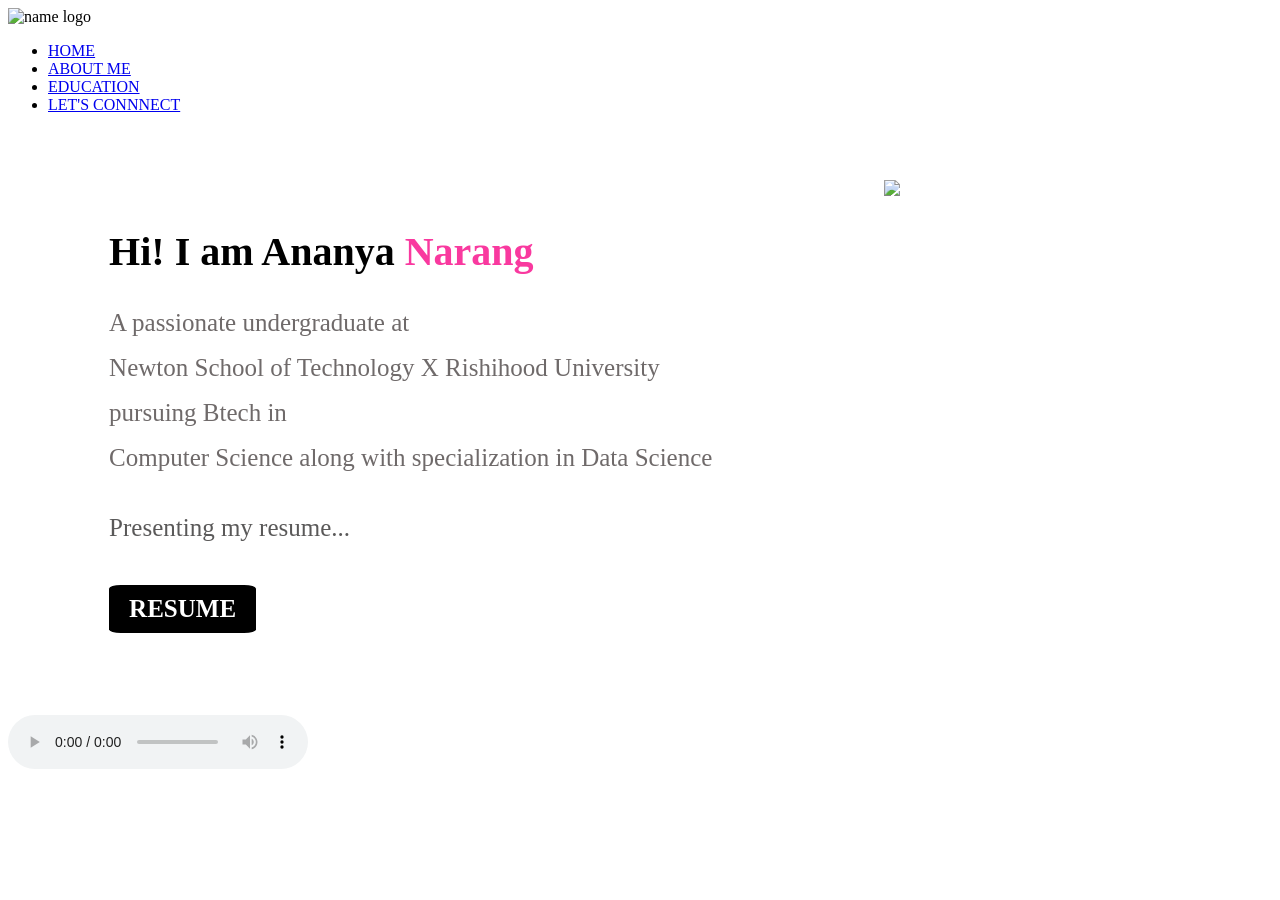
==== index.html @ 697aeaa0 "added required files" ====
<!DOCTYPE html>
<html lang="en">
<head>
    <meta charset="UTF-8">
    <meta name="viewport" content="width=device-width, initial-scale=1.0">
    <title>Home</title>
    <link rel="stylesheet" href="style.css">

</head>
    <style>
        
        .details{
            margin-top: 9%;
            margin-left: 8%;
        }
        .details h1 {
            /* font-style: italic; */
            font-family:cursive;
            font-size: 40px;
            margin-bottom: 10px;
        }
        .details p{
            font-size: 25px;
            font-family:fantasy;
            line-height: 45px;
            color: #6f6a6a;

        }
    
        .details a{
            background: #000;
            padding: 10px 20px;
            text-decoration: solid;
            font-weight: bold;
            color: #ffffff;
            display: inline-block;
            margin: 10px 0px;
            border-radius: 8%;
        }
        .image{
            width: 45%;
            height: 80%;
            position:absolute;
            bottom: 0;
            right: 100px;
            
        }
        .image img{
            height: 100%;
            position: absolute;
            left: 50%;
            bottom: 10;
            transform: translateX(-50%);
            transition: bottom 1s,left 1s;
        }
        .image:hover .well{
            bottom: 40px;
        }
        .image:hover .hi{
            left:45%;
            
        }
    </style>
<body background="background_image .jpeg">
    <div class="hello">
        <nav>
            <img src="ANANYA_logo_1-removebg-preview.png" class="logo" alt="name logo">
            <ul>
                <li><a href="#" target="_blank">  HOME</a></li>
                <li><a href="about_me.html" target="_blank"> ABOUT ME</a></li>
                <li><a href="education.html" target="_blank"> EDUCATION</a></li>
                <!-- <li><a href="SKILLS.HTML" target="_blank"> SPECIALITIES</a></li> -->
                <li><a href="let's connect.html" target="_blank"> LET'S CONNNECT</a></li>
            </ul>
        </nav>
        <div class="details">
            <h1>Hi! I am Ananya<span style="color: rgb(249, 57, 159);"> Narang</Nav></span></h1>
            <p>A passionate undergraduate at <br><span > Newton School of Technology X Rishihood University</span></br>pursuing Btech in<br> Computer Science along with specialization in Data Science</p>
            <p style="color: #262525c2;">Presenting my resume...</p>
            
            <a href="Resume-Ananya Narang.pdf" target="_blank" style="font-weight: bold;margin-top: 90; font-size: 25px; font-family:serif;" class="resume" > RESUME</a>
        </div>
        <div class="image">
            <img src="splash.png" class="well"/>
            <img src="11.png" class="hi"/>

        </div>
    </div>
    <br>
    <br>
    <br>
    <br>
    <audio controls default>
        <source src="VOICE.opus" >
    </audio> 
   
</body>
</html>
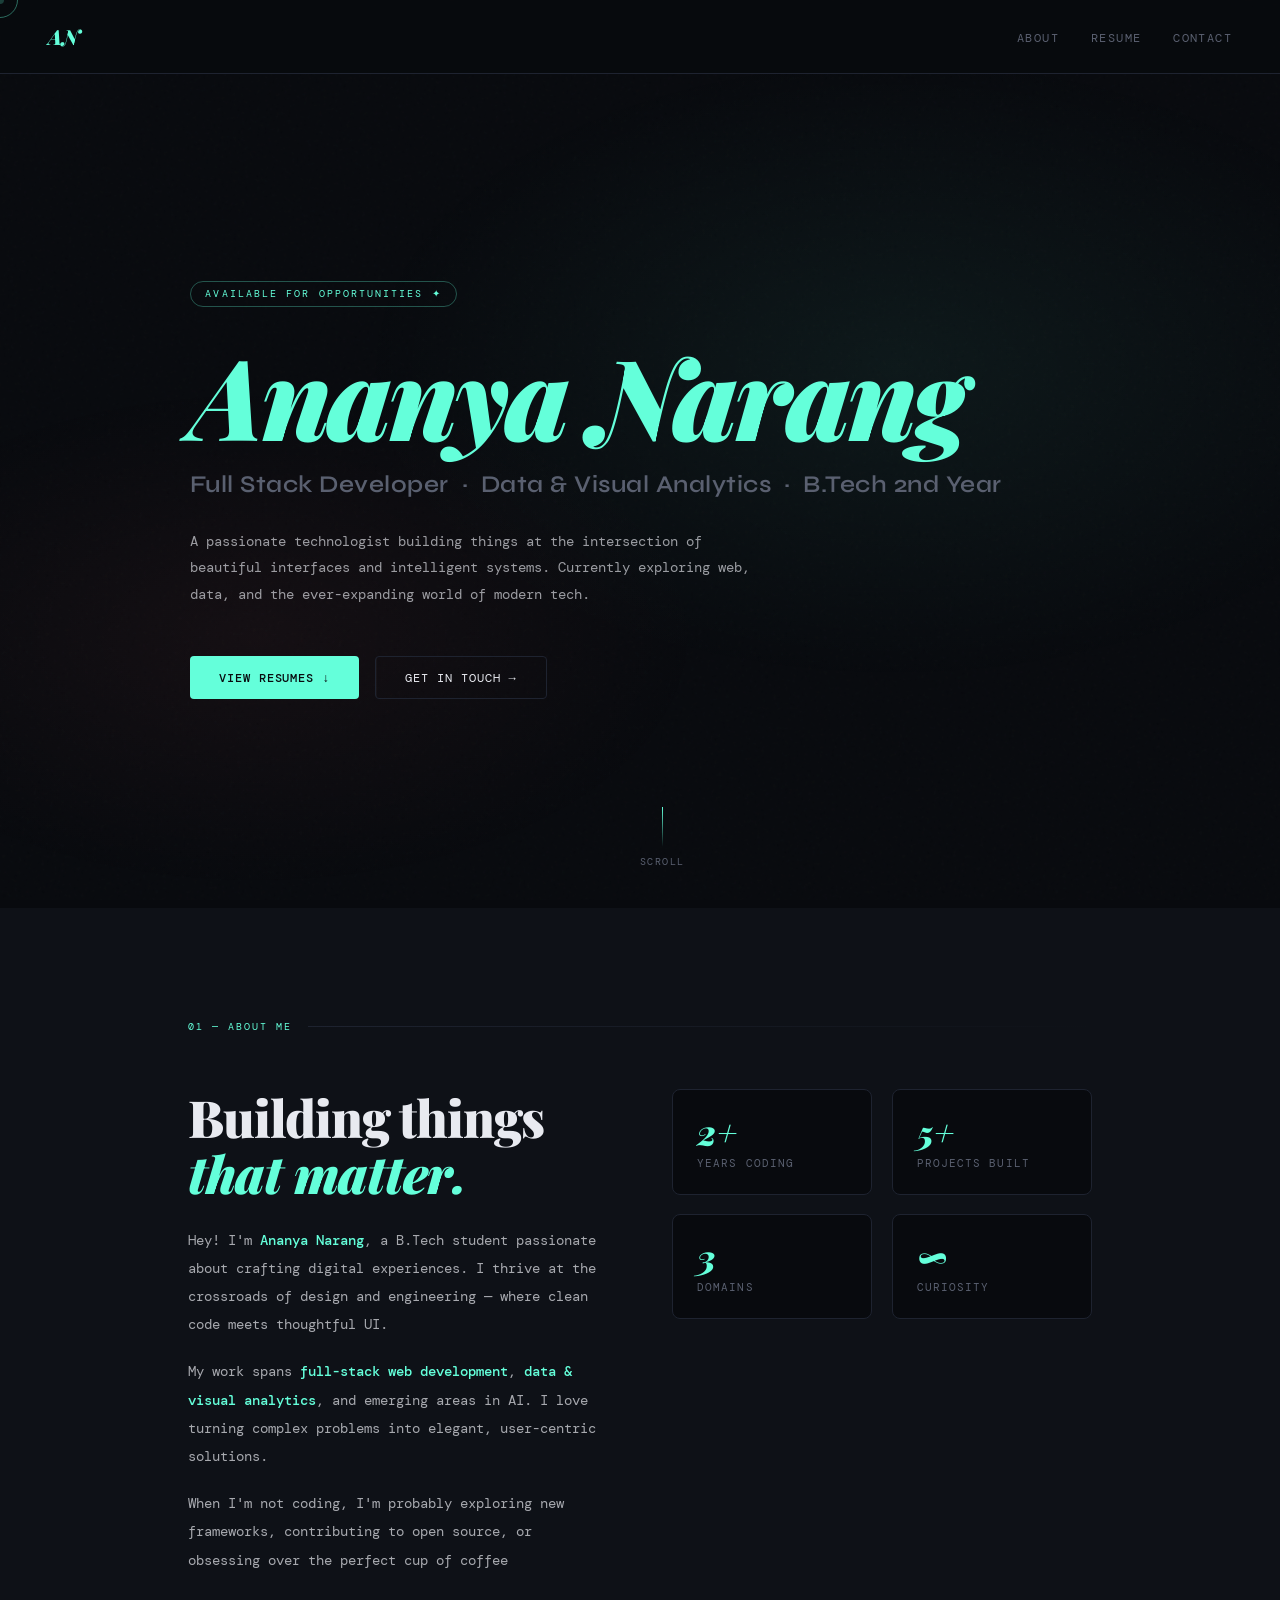
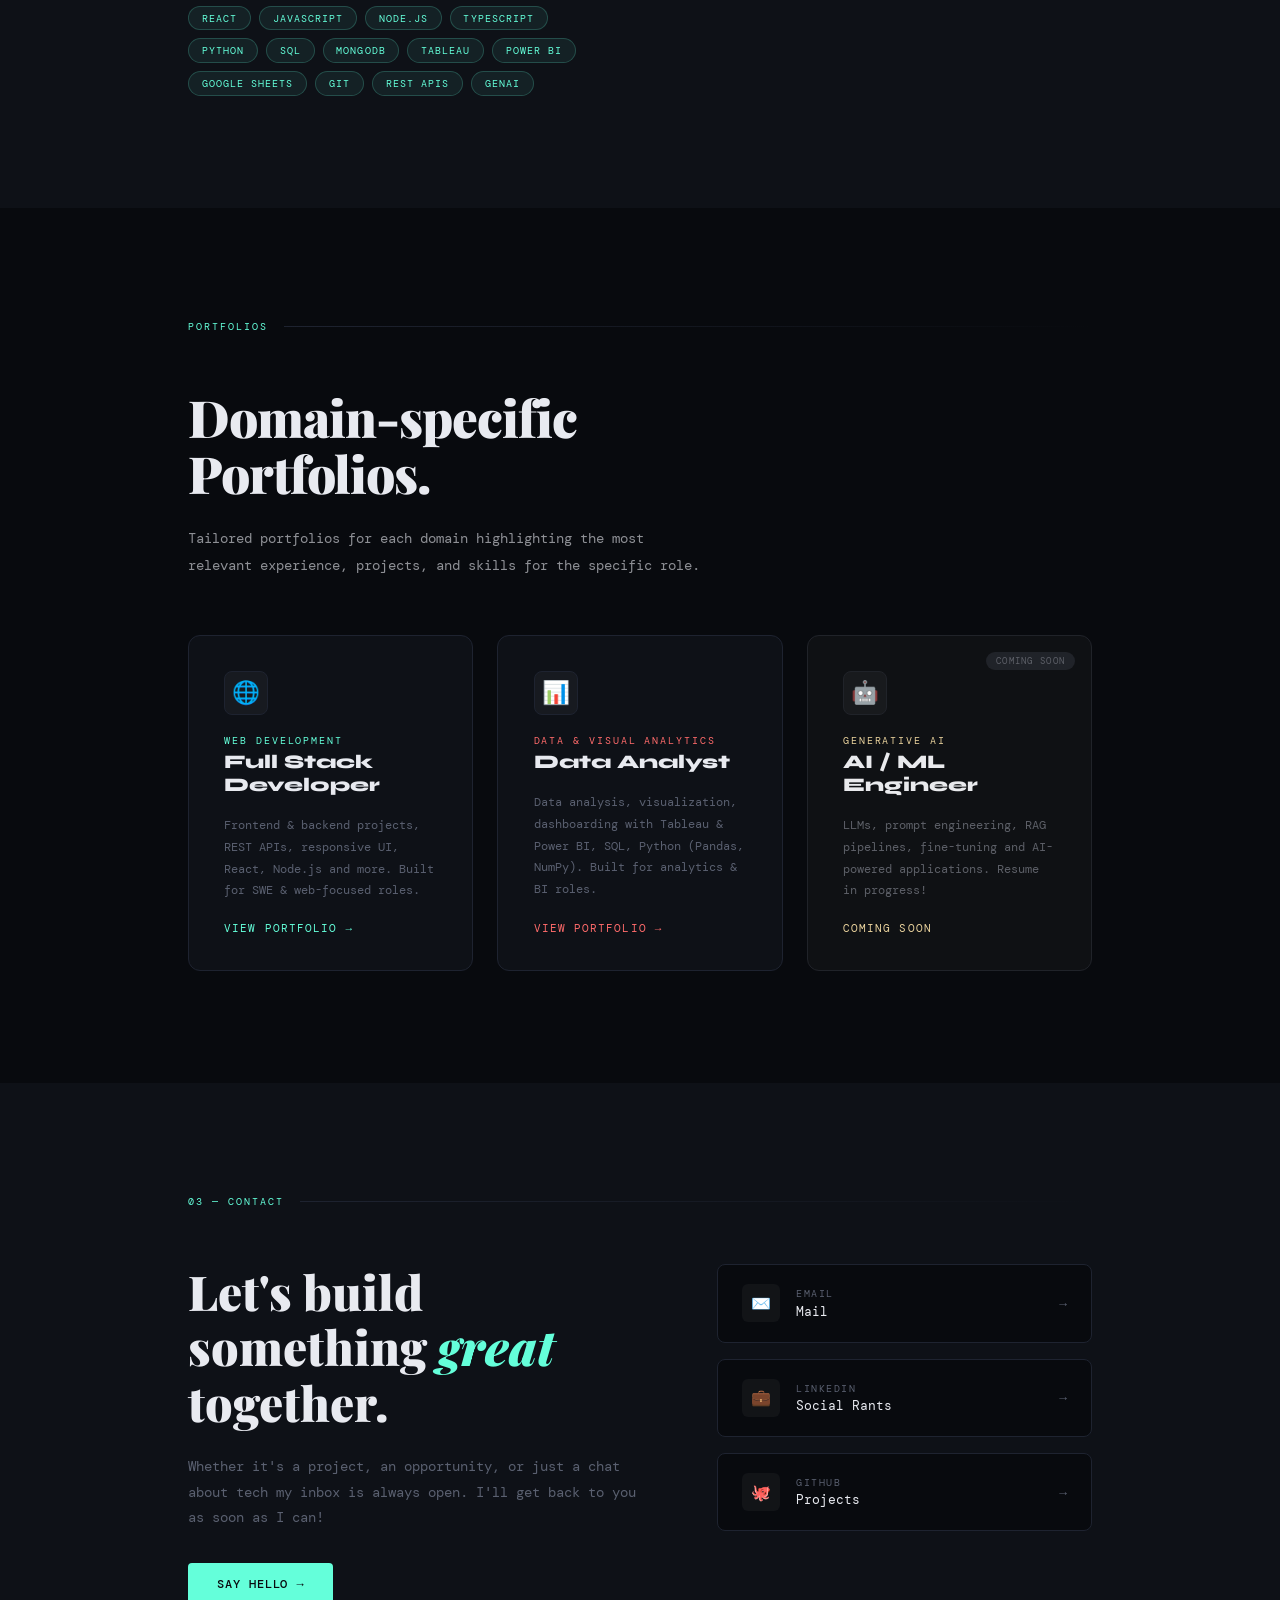
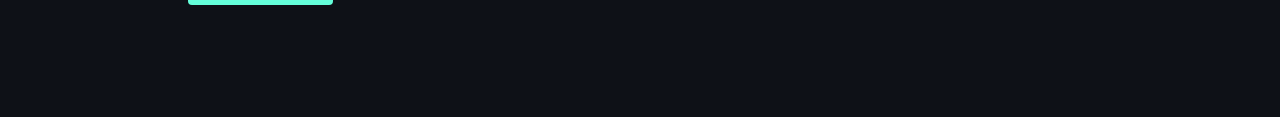
==== commit ddbc4b4a: "Replace old project with new project" ====
--- a/index.html
+++ b/index.html
@@ -1,98 +1,214 @@
 <!DOCTYPE html>
 <html lang="en">
+
 <head>
     <meta charset="UTF-8">
     <meta name="viewport" content="width=device-width, initial-scale=1.0">
-    <title>Home</title>
-    <link rel="stylesheet" href="style.css">
-
+    <link rel="stylesheet" href="index.css">
+    <link rel="preconnect" href="https://fonts.googleapis.com">
+    <link
+        href="https://fonts.googleapis.com/css2?family=Playfair+Display:ital,wght@0,400;0,700;0,900;1,400&family=DM+Mono:wght@300;400;500&family=Syne:wght@400;600;800&display=swap"
+        rel="stylesheet">
+        <link rel="favicon" href="">
+    <title>Ananya Narang</title>
 </head>
-    <style>
-        
-        .details{
-            margin-top: 9%;
-            margin-left: 8%;
-        }
-        .details h1 {
-            /* font-style: italic; */
-            font-family:cursive;
-            font-size: 40px;
-            margin-bottom: 10px;
-        }
-        .details p{
-            font-size: 25px;
-            font-family:fantasy;
-            line-height: 45px;
-            color: #6f6a6a;
-
-        }
-    
-        .details a{
-            background: #000;
-            padding: 10px 20px;
-            text-decoration: solid;
-            font-weight: bold;
-            color: #ffffff;
-            display: inline-block;
-            margin: 10px 0px;
-            border-radius: 8%;
-        }
-        .image{
-            width: 45%;
-            height: 80%;
-            position:absolute;
-            bottom: 0;
-            right: 100px;
-            
-        }
-        .image img{
-            height: 100%;
-            position: absolute;
-            left: 50%;
-            bottom: 10;
-            transform: translateX(-50%);
-            transition: bottom 1s,left 1s;
-        }
-        .image:hover .well{
-            bottom: 40px;
-        }
-        .image:hover .hi{
-            left:45%;
-            
-        }
-    </style>
-<body background="background_image .jpeg">
-    <div class="hello">
-        <nav>
-            <img src="ANANYA_logo_1-removebg-preview.png" class="logo" alt="name logo">
-            <ul>
-                <li><a href="#" target="_blank">  HOME</a></li>
-                <li><a href="about_me.html" target="_blank"> ABOUT ME</a></li>
-                <li><a href="education.html" target="_blank"> EDUCATION</a></li>
-                <!-- <li><a href="SKILLS.HTML" target="_blank"> SPECIALITIES</a></li> -->
-                <li><a href="let's connect.html" target="_blank"> LET'S CONNNECT</a></li>
-            </ul>
-        </nav>
-        <div class="details">
-            <h1>Hi! I am Ananya<span style="color: rgb(249, 57, 159);"> Narang</Nav></span></h1>
-            <p>A passionate undergraduate at <br><span > Newton School of Technology X Rishihood University</span></br>pursuing Btech in<br> Computer Science along with specialization in Data Science</p>
-            <p style="color: #262525c2;">Presenting my resume...</p>
-            
-            <a href="Resume-Ananya Narang.pdf" target="_blank" style="font-weight: bold;margin-top: 90; font-size: 25px; font-family:serif;" class="resume" > RESUME</a>
-        </div>
-        <div class="image">
-            <img src="splash.png" class="well"/>
-            <img src="11.png" class="hi"/>
-
-        </div>
-    </div>
-    <br>
-    <br>
-    <br>
-    <br>
-    <audio controls default>
-        <source src="VOICE.opus" >
-    </audio> 
-   
+<div class="cursor_dot" id="dot"></div>
+<div class="cursor_ring" id="ring"></div>
+<nav>
+    <a href="#hero" class="logo">AN</a>
+    <ul class="links">
+        <li><a href="#about">About</a></li>
+        <li><a href="#resume">Resume</a></li>
+        <li><a href="#contact">Contact</a></li>
+    </ul>
+</nav>
+<section id="hero">
+    <div class="hero-inner">
+        <div class="tag">Available for opportunities ✦</div>
+        <h1 class="name"> <em>Ananya Narang</em><br></h1>
+        <p class="title">Full Stack Developer &nbsp;·&nbsp; Data & Visual Analytics &nbsp;·&nbsp; B.Tech 2nd Year</p>
+        <p class="bio">
+            A passionate technologist building things at the intersection of beautiful interfaces and intelligent
+            systems.
+            Currently exploring web, data, and the ever-expanding world of modern tech.
+        </p>
+        <div class="hero-cta">
+            <a href="#resume" class="btn btn-primary">View Resumes ↓</a>
+            <a href="#contact" class="btn btn-ghost">Get In Touch →</a>
+        </div>
+    </div>
+    <div class="scroll_info">
+        <div class="scroll-line"></div>
+        <span>scroll</span>
+    </div>
+</section>
+
+<section id="about">
+    <div class="section-wrap">
+        <div class="section-label"><span>01 — About Me</span></div>
+        <div class="about-grid">
+            <div class="about-text reveal">
+                <h2 class="section-title">Building things<br><em style="font-style:italic;color:var(--accent1)">that
+                        matter.</em></h2>
+                <p>
+                    Hey! I'm <strong>Ananya Narang</strong>, a B.Tech student passionate about crafting
+                    digital experiences. I thrive at the crossroads of design and engineering —
+                    where clean code meets thoughtful UI.
+                </p>
+                <p>
+                    My work spans <strong>full-stack web development</strong>, <strong>data & visual analytics</strong>,
+                    and emerging areas in AI. I love turning complex problems into elegant, user-centric solutions.
+                </p>
+                <p>
+                    When I'm not coding, I'm probably exploring new frameworks, contributing to
+                    open source, or obsessing over the perfect cup of coffee 
+                </p>
+                <div class="skills-row">
+                    <span class="skill-pill">React</span>
+                    <span class="skill-pill">JavaScript</span>
+                    <span class="skill-pill">Node.js</span>
+                    <span class="skill-pill">TypeScript</span>
+                    <span class="skill-pill">Python</span>
+                    <span class="skill-pill">SQL</span>
+                    <span class="skill-pill">MongoDB</span>
+                    <span class="skill-pill">Tableau</span>
+                    <span class="skill-pill">Power BI</span>
+                    <span class="skill-pill">Google Sheets</span>
+                    <span class="skill-pill">Git</span>
+                    <span class="skill-pill">REST APIs</span>
+                    <span class="skill-pill">GenAi</span>
+                </div>
+            </div>
+
+            <div class="about-stats reveal reveal-delay-2">
+                <div class="stat-card">
+                    <div class="stat-num">2+</div>
+                    <div class="stat-label">Years Coding</div>
+                </div>
+                <div class="stat-card">
+                    <div class="stat-num">5+</div>
+                    <div class="stat-label">Projects Built</div>
+                </div>
+                <div class="stat-card">
+                    <div class="stat-num">3</div>
+                    <div class="stat-label">Domains</div>
+                </div>
+                <div class="stat-card">
+                    <div class="stat-num">∞</div>
+                    <div class="stat-label">Curiosity</div>
+                </div>
+            </div>
+        </div>
+    </div>
+</section>
+<section id="resume">
+    <div class="section-wrap">
+        <div class="section-label"><span>Portfolios</span></div>
+        <h2 class="section-title reveal">Domain-specific<br>Portfolios.</h2>
+        <p class="resume-intro reveal reveal-delay-1">
+            Tailored portfolios for each domain highlighting the most relevant experience,
+            projects, and skills for the specific role.
+        </p>
+
+        <div class="resume-cards">
+
+            <!-- Web Dev -->
+            <a href="https://portfolioananyanarang11.netlify.app/" target="_blank" class="resume-card webdev reveal reveal-delay-1">
+                <div class="card-icon">🌐</div>
+                <div>
+                    <div class="card-domain">Web Development</div>
+                    <div class="card-title">Full Stack Developer</div>
+                </div>
+                <p class="card-desc">
+                    Frontend &amp; backend projects, REST APIs, responsive UI, React, Node.js and more.
+                    Built for SWE &amp; web-focused roles.
+                </p>
+                <div class="card-cta">View Portfolio <span>→</span></div>
+            </a>
+
+            <!-- DVA -->
+            <a href="https://data-analytics-portfolio-ananya-nar.vercel.app/" target="_blank" class="resume-card dva reveal reveal-delay-2">
+                <div class="card-icon">📊</div>
+                <div>
+                    <div class="card-domain">Data & Visual Analytics</div>
+                    <div class="card-title">Data Analyst</div>
+                </div>
+                <p class="card-desc">
+                    Data analysis, visualization, dashboarding with Tableau &amp; Power BI,
+                    SQL, Python (Pandas, NumPy). Built for analytics &amp; BI roles.
+                </p>
+                <div class="card-cta">View Portfolio <span>→</span></div>
+            </a>
+
+            <!-- GenAI — Coming Soon -->
+            <div class="resume-card genai coming-soon reveal reveal-delay-3">
+                <div class="coming-soon-badge">Coming Soon</div>
+                <div class="card-icon">🤖</div>
+                <div>
+                    <div class="card-domain">Generative AI</div>
+                    <div class="card-title">AI / ML Engineer</div>
+                </div>
+                <p class="card-desc">
+                    LLMs, prompt engineering, RAG pipelines, fine-tuning and AI-powered applications.
+                    Resume in progress!
+                </p>
+                <div class="card-cta">Coming Soon</div>
+            </div>
+
+        </div>
+    </div>
+</section>
+
+<!-- ══ CONTACT ══ -->
+<section id="contact">
+    <div class="section-wrap">
+        <div class="section-label"><span>03 — Contact</span></div>
+        <div class="contact-grid">
+            <div class="contact-left reveal">
+                <div class="big-text">Let's build<br>something <em>great</em><br>together.</div>
+                <p>
+                    Whether it's a project, an opportunity, or just a chat about tech 
+                    my inbox is always open. I'll get back to you as soon as I can!
+                </p>
+                <a href="mailto:ananyanarang1411@gmail.com" class="btn btn-primary">Say Hello →</a>
+            </div>
+
+            <div class="contact-links reveal reveal-delay-2">
+                <a href="mailto:ananyanarang1411@gmail.com" class="contact-link" style="--link-color: var(--accent1);">
+                    <div class="link-icon">✉️</div>
+                    <div class="link-info">
+                        <div class="link-platform">Email</div>
+                        <div class="link-value">Mail</div>
+                    </div>
+                    <span class="link-arrow">→</span>
+                </a>
+
+                <a href="www.linkedin.com/in/ananya-narang-776128246" target="_blank" class="contact-link"
+                    style="--link-color: #0a66c2;">
+                    <div class="link-icon">💼</div>
+                    <div class="link-info">
+                        <div class="link-platform">LinkedIn</div>
+                        <div class="link-value">Social Rants</div>
+                    </div>
+                    <span class="link-arrow">→</span>
+                </a>
+
+                <a href="https://github.com/heheananya" target="_blank" class="contact-link"
+                    style="--link-color: #f0f6ff;">
+                    <div class="link-icon">🐙</div>
+                    <div class="link-info">
+                        <div class="link-platform">GitHub</div>
+                        <div class="link-value">Projects</div>
+                    </div>
+                    <span class="link-arrow">→</span>
+                </a>
+            </div>
+        </div>
+    </div>
+</section>
+
+
+<script src="index.js"></script>
 </body>
+
 </html>
--- a/index.css
+++ b/index.css
@@ -0,0 +1,712 @@
+  :root {
+      --bg: #080a0e;
+      --surface: #0e1117;
+      --border: #1e2330;
+      --text: #e8eaf0;
+      --muted: #5a6070;
+      --accent1: #64ffda;
+      /* teal */
+      --accent2: #ff6b6b;
+      /* coral */
+      --accent3: #ffd166;
+      /* gold */
+      --grain: url("data:image/svg+xml,%3Csvg viewBox='0 0 256 256' xmlns='http://www.w3.org/2000/svg'%3E%3Cfilter id='n'%3E%3CfeTurbulence type='fractalNoise' baseFrequency='0.9' numOctaves='4' stitchTiles='stitch'/%3E%3C/filter%3E%3Crect width='100%25' height='100%25' filter='url(%23n)' opacity='0.04'/%3E%3C/svg%3E");
+  }
+
+  *,
+  *::before,
+  *::after {
+      box-sizing: border-box;
+      margin: 0;
+      padding: 0;
+  }
+
+  html {
+      scroll-behavior: smooth;
+  }
+
+  body {
+      background: var(--bg);
+      color: var(--text);
+      font-family: 'DM Mono', monospace;
+      overflow-x: hidden;
+      cursor: none;
+  }
+
+  /* .cursor {
+    position: fixed; top: 0; left: 0; z-index: 9999;
+    pointer-events: none;
+  } */
+  .cursor_dot {
+      width: 8px;
+      height: 8px;
+      background: var(--accent1);
+      border-radius: 50%;
+      transform: translate(-50%, -50%);
+      transition: transform 0.1s;
+  }
+
+  .cursor_ring {
+      position: fixed;
+      top: 0;
+      left: 0;
+      width: 36px;
+      height: 36px;
+      border: 1.5px solid rgba(100, 255, 218, 0.4);
+      border-radius: 50%;
+      transform: translate(-50%, -50%);
+      transition: transform 0.18s ease, width 0.2s, height 0.2s, border-color 0.2s;
+      pointer-events: none;
+      z-index: 9998;
+  }
+
+  body:has(a:hover) .cursor_ring,
+  body:has(button:hover) .cursor_ring {
+      width: 54px;
+      height: 54px;
+      border-color: rgba(255, 107, 107, 0.6);
+  }
+
+  /* ── GRAIN OVERLAY ── */
+  body::before {
+      content: '';
+      position: fixed;
+      inset: 0;
+      z-index: 0;
+      background-image: var(--grain);
+      pointer-events: none;
+      opacity: 0.5;
+  }
+
+  /* ── NAV ── */
+  nav {
+      position: fixed;
+      top: 0;
+      left: 0;
+      right: 0;
+      z-index: 100;
+      display: flex;
+      justify-content: space-between;
+      align-items: center;
+      padding: 1.4rem 3rem;
+      background: rgba(8, 10, 14, 0.7);
+      backdrop-filter: blur(18px);
+      border-bottom: 1px solid var(--border);
+  }
+
+  .logo {
+      font-family: 'Playfair Display', serif;
+      font-size: 1.3rem;
+      font-weight: 900;
+      font-style: italic;
+      color: var(--accent1);
+      letter-spacing: -0.02em;
+      text-decoration: none;
+  }
+
+  .links {
+      display: flex;
+      gap: 2rem;
+      list-style: none;
+  }
+
+  .links a {
+      font-size: 0.72rem;
+      letter-spacing: 0.12em;
+      text-transform: uppercase;
+      color: var(--muted);
+      text-decoration: none;
+      transition: color 0.2s;
+  }
+
+  .links a:hover {
+      color: var(--accent1);
+  }
+
+  /* ── SECTIONS ── */
+  section {
+      position: relative;
+      z-index: 1;
+  }
+
+  /* ── HERO ── */
+  #hero {
+      min-height: 100vh;
+      display: grid;
+      place-items: center;
+      padding: 8rem 3rem 4rem;
+      position: relative;
+      overflow: hidden;
+  }
+
+  /* Background mesh */
+  #hero::after {
+      content: '';
+      position: absolute;
+      inset: 0;
+      z-index: 0;
+      background:
+          radial-gradient(ellipse 60% 50% at 70% 40%, rgba(100, 255, 218, 0.06) 0%, transparent 70%),
+          radial-gradient(ellipse 50% 40% at 20% 70%, rgba(255, 107, 107, 0.05) 0%, transparent 70%);
+      pointer-events: none;
+  }
+
+  .hero-inner {
+      position: relative;
+      z-index: 1;
+      max-width: 900px;
+      width: 100%;
+  }
+
+  .tag {
+      display: inline-block;
+      font-size: 0.65rem;
+      letter-spacing: 0.2em;
+      text-transform: uppercase;
+      color: var(--accent1);
+      border: 1px solid rgba(100, 255, 218, 0.3);
+      padding: 0.35rem 0.9rem;
+      border-radius: 2rem;
+      margin-bottom: 2rem;
+      animation: fadeUp 0.8s ease both;
+  }
+
+  .name {
+      font-family: 'Playfair Display', serif;
+      font-size: clamp(3.5rem, 9vw, 7rem);
+      font-weight: 900;
+      line-height: 1.0;
+      letter-spacing: -0.03em;
+      margin-bottom: 1.2rem;
+      animation: fadeUp 0.9s 0.1s ease both;
+  }
+
+  .name em {
+      font-style: italic;
+      color: var(--accent1);
+  }
+
+  .title {
+      font-family: 'Syne', sans-serif;
+      font-size: clamp(1rem, 2.5vw, 1.5rem);
+      font-weight: 600;
+      color: var(--muted);
+      letter-spacing: 0.02em;
+      margin-bottom: 1.8rem;
+      animation: fadeUp 1s 0.2s ease both;
+  }
+
+  .bio {
+      font-size: 0.88rem;
+      line-height: 1.9;
+      color: rgba(232, 234, 240, 0.65);
+      max-width: 560px;
+      margin-bottom: 3rem;
+      animation: fadeUp 1s 0.3s ease both;
+  }
+
+  .hero-cta {
+      display: flex;
+      gap: 1rem;
+      flex-wrap: wrap;
+      animation: fadeUp 1s 0.4s ease both;
+  }
+
+  .btn {
+      display: inline-flex;
+      align-items: center;
+      gap: 0.5rem;
+      padding: 0.8rem 1.8rem;
+      border-radius: 4px;
+      font-family: 'DM Mono', monospace;
+      font-size: 0.75rem;
+      letter-spacing: 0.08em;
+      text-transform: uppercase;
+      text-decoration: none;
+      cursor: none;
+      transition: all 0.25s ease;
+      position: relative;
+      overflow: hidden;
+  }
+
+  .btn::before {
+      content: '';
+      position: absolute;
+      inset: 0;
+      background: rgba(255, 255, 255, 0.05);
+      transform: translateX(-100%);
+      transition: transform 0.3s ease;
+  }
+
+  .btn:hover::before {
+      transform: translateX(0);
+  }
+
+  .btn-primary {
+      background: var(--accent1);
+      color: #080a0e;
+      font-weight: 500;
+  }
+
+  .btn-primary:hover {
+      transform: translateY(-2px);
+      box-shadow: 0 12px 40px rgba(100, 255, 218, 0.25);
+  }
+
+  .btn-ghost {
+      border: 1px solid var(--border);
+      color: var(--text);
+  }
+
+  .btn-ghost:hover {
+      border-color: var(--accent1);
+      color: var(--accent1);
+      transform: translateY(-2px);
+  }
+
+  /* scroll indicator */
+  .scroll_info {
+      position: absolute;
+      bottom: 2.5rem;
+      left: 50%;
+      transform: translateX(-50%);
+      display: flex;
+      flex-direction: column;
+      align-items: center;
+      gap: 0.5rem;
+      font-size: 0.6rem;
+      letter-spacing: 0.15em;
+      text-transform: uppercase;
+      color: var(--muted);
+      animation: fadeUp 1s 0.8s ease both;
+  }
+
+  .scroll-line {
+      width: 1px;
+      height: 40px;
+      background: linear-gradient(to bottom, var(--accent1), transparent);
+      animation: scrollPulse 2s ease-in-out infinite;
+  }
+
+  /* ── SECTION WRAPPER ── */
+  .section-wrap {
+      max-width: 1000px;
+      margin: 0 auto;
+      padding: 7rem 3rem;
+  }
+
+  .section-label {
+      display: flex;
+      align-items: center;
+      gap: 1rem;
+      margin-bottom: 3.5rem;
+  }
+
+  .section-label span {
+      font-size: 0.62rem;
+      letter-spacing: 0.2em;
+      text-transform: uppercase;
+      color: var(--accent1);
+  }
+
+  .section-label::after {
+      content: '';
+      flex: 1;
+      height: 1px;
+      background: linear-gradient(to right, var(--border), transparent);
+  }
+
+  .section-title {
+      font-family: 'Playfair Display', serif;
+      font-size: clamp(2rem, 5vw, 3.2rem);
+      font-weight: 900;
+      line-height: 1.1;
+      letter-spacing: -0.02em;
+      margin-bottom: 1.5rem;
+  }
+
+  /* ── ABOUT ── */
+  #about {
+      background: var(--surface);
+  }
+
+  .about-grid {
+      display: grid;
+      grid-template-columns: 1fr 1fr;
+      gap: 4rem;
+      align-items: start;
+  }
+
+  .about-text p {
+      font-size: 0.88rem;
+      line-height: 2;
+      color: rgba(232, 234, 240, 0.7);
+      margin-bottom: 1.2rem;
+  }
+
+  .about-text p strong {
+      color: var(--accent1);
+      font-weight: 500;
+  }
+
+  .about-stats {
+      display: grid;
+      grid-template-columns: 1fr 1fr;
+      gap: 1.2rem;
+  }
+
+  .stat-card {
+      background: var(--bg);
+      border: 1px solid var(--border);
+      border-radius: 8px;
+      padding: 1.5rem;
+      transition: border-color 0.25s, transform 0.25s;
+  }
+
+  .stat-card:hover {
+      border-color: var(--accent1);
+      transform: translateY(-3px);
+  }
+
+  .stat-num {
+      font-family: 'Playfair Display', serif;
+      font-size: 2.2rem;
+      font-weight: 900;
+      font-style: italic;
+      color: var(--accent1);
+      line-height: 1;
+      margin-bottom: 0.4rem;
+  }
+
+  .stat-label {
+      font-size: 0.68rem;
+      letter-spacing: 0.1em;
+      text-transform: uppercase;
+      color: var(--muted);
+  }
+
+  .skills-row {
+      margin-top: 2rem;
+      display: flex;
+      flex-wrap: wrap;
+      gap: 0.5rem;
+  }
+
+  .skill-pill {
+      font-size: 0.65rem;
+      letter-spacing: 0.1em;
+      text-transform: uppercase;
+      padding: 0.3rem 0.8rem;
+      border-radius: 2rem;
+      background: rgba(100, 255, 218, 0.07);
+      border: 1px solid rgba(100, 255, 218, 0.2);
+      color: var(--accent1);
+      transition: background 0.2s;
+  }
+
+  .skill-pill:hover {
+      background: rgba(100, 255, 218, 0.15);
+  }
+
+  /* ── RESUME ── */
+  #resume {
+      background: var(--bg);
+  }
+
+  .resume-intro {
+      font-size: 0.88rem;
+      color: rgba(232, 234, 240, 0.6);
+      max-width: 520px;
+      line-height: 1.9;
+      margin-bottom: 3.5rem;
+  }
+
+  .resume-cards {
+      display: grid;
+      grid-template-columns: repeat(auto-fit, minmax(260px, 1fr));
+      gap: 1.5rem;
+  }
+
+  .resume-card {
+      background: var(--surface);
+      border: 1px solid var(--border);
+      border-radius: 12px;
+      padding: 2.2rem;
+      text-decoration: none;
+      color: inherit;
+      display: flex;
+      flex-direction: column;
+      gap: 1.2rem;
+      position: relative;
+      overflow: hidden;
+      transition: transform 0.3s ease, border-color 0.3s, box-shadow 0.3s;
+      cursor: none;
+  }
+
+  .resume-card::before {
+      content: '';
+      position: absolute;
+      top: 0;
+      left: 0;
+      right: 0;
+      height: 2px;
+      background: var(--card-accent, var(--accent1));
+      transform: scaleX(0);
+      transform-origin: left;
+      transition: transform 0.35s ease;
+  }
+
+  .resume-card:hover::before {
+      transform: scaleX(1);
+  }
+
+  .resume-card:hover {
+      transform: translateY(-6px);
+      border-color: var(--card-accent, var(--accent1));
+      box-shadow: 0 20px 60px rgba(0, 0, 0, 0.4);
+  }
+
+  .resume-card.webdev {
+      --card-accent: var(--accent1);
+  }
+
+  .resume-card.dva {
+      --card-accent: var(--accent2);
+  }
+
+  .resume-card.genai {
+      --card-accent: var(--accent3);
+  }
+
+  .card-icon {
+      width: 44px;
+      height: 44px;
+      border-radius: 8px;
+      display: grid;
+      place-items: center;
+      font-size: 1.4rem;
+      background: rgba(255, 255, 255, 0.04);
+      border: 1px solid var(--border);
+  }
+
+  .card-domain {
+      font-size: 0.6rem;
+      letter-spacing: 0.2em;
+      text-transform: uppercase;
+      color: var(--card-accent, var(--accent1));
+      margin-bottom: 0.2rem;
+  }
+
+  .card-title {
+      font-family: 'Syne', sans-serif;
+      font-size: 1.2rem;
+      font-weight: 800;
+      line-height: 1.2;
+  }
+
+  .card-desc {
+      font-size: 0.75rem;
+      color: var(--muted);
+      line-height: 1.8;
+      flex: 1;
+  }
+
+  .card-cta {
+      display: inline-flex;
+      align-items: center;
+      gap: 0.5rem;
+      font-size: 0.68rem;
+      letter-spacing: 0.1em;
+      text-transform: uppercase;
+      color: var(--card-accent, var(--accent1));
+      transition: gap 0.2s;
+  }
+
+  .resume-card:hover .card-cta {
+      gap: 0.8rem;
+  }
+
+  .coming-soon {
+      opacity: 0.4;
+      pointer-events: none;
+      filter: grayscale(0.5);
+  }
+
+  .coming-soon-badge {
+      position: absolute;
+      top: 1rem;
+      right: 1rem;
+      font-size: 0.55rem;
+      letter-spacing: 0.15em;
+      text-transform: uppercase;
+      background: var(--border);
+      color: var(--muted);
+      padding: 0.2rem 0.6rem;
+      border-radius: 2rem;
+  }
+
+  /* ── CONTACT ── */
+  #contact {
+      background: var(--surface);
+  }
+
+  .contact-grid {
+      display: grid;
+      grid-template-columns: 1.2fr 1fr;
+      gap: 5rem;
+      align-items: start;
+  }
+
+  .contact-left .big-text {
+      font-family: 'Playfair Display', serif;
+      font-size: clamp(2rem, 4vw, 3rem);
+      font-weight: 900;
+      line-height: 1.15;
+      margin-bottom: 1.5rem;
+  }
+
+  .contact-left .big-text em {
+      font-style: italic;
+      color: var(--accent1);
+  }
+
+  .contact-left p {
+      font-size: 0.85rem;
+      color: var(--muted);
+      line-height: 1.9;
+      margin-bottom: 2rem;
+  }
+
+  .contact-links {
+      display: flex;
+      flex-direction: column;
+      gap: 1rem;
+  }
+
+  .contact-link {
+      display: flex;
+      align-items: center;
+      gap: 1rem;
+      padding: 1.2rem 1.5rem;
+      background: var(--bg);
+      border: 1px solid var(--border);
+      border-radius: 8px;
+      text-decoration: none;
+      color: inherit;
+      transition: border-color 0.25s, transform 0.25s, background 0.25s;
+      cursor: none;
+  }
+
+  .contact-link:hover {
+      border-color: var(--link-color, var(--accent1));
+      transform: translateX(6px);
+      background: rgba(255, 255, 255, 0.02);
+  }
+
+  .link-icon {
+      width: 38px;
+      height: 38px;
+      border-radius: 6px;
+      display: grid;
+      place-items: center;
+      font-size: 1rem;
+      background: rgba(255, 255, 255, 0.04);
+      flex-shrink: 0;
+  }
+
+  .link-info {
+      flex: 1;
+  }
+
+  .link-platform {
+      font-size: 0.6rem;
+      letter-spacing: 0.15em;
+      text-transform: uppercase;
+      color: var(--muted);
+      margin-bottom: 0.15rem;
+  }
+
+  .link-value {
+      font-size: 0.82rem;
+      color: var(--text);
+  }
+
+  .link-arrow {
+      color: var(--muted);
+      font-size: 0.8rem;
+  }
+
+  .contact-link:hover .link-arrow {
+      color: var(--link-color, var(--accent1));
+  }
+
+  /* ── ANIMATIONS ── */
+  @keyframes fadeUp {
+      from {
+          opacity: 0;
+          transform: translateY(24px);
+      }
+
+      to {
+          opacity: 1;
+          transform: translateY(0);
+      }
+  }
+
+  @keyframes scrollPulse {
+
+      0%,
+      100% {
+          opacity: 1;
+          transform: scaleY(1);
+      }
+
+      50% {
+          opacity: 0.3;
+          transform: scaleY(0.6);
+      }
+  }
+
+  .reveal {
+      opacity: 0;
+      transform: translateY(30px);
+      transition: opacity 0.7s ease, transform 0.7s ease;
+  }
+
+  .reveal.visible {
+      opacity: 1;
+      transform: none;
+  }
+
+  .reveal-delay-1 {
+      transition-delay: 0.1s;
+  }
+
+  .reveal-delay-2 {
+      transition-delay: 0.2s;
+  }
+
+  .reveal-delay-3 {
+      transition-delay: 0.3s;
+  }
+
+  /* ── RESPONSIVE ── */
+  @media (max-width: 700px) {
+      nav {
+          padding: 1rem 1.5rem;
+      }
+
+      .section-wrap {
+          padding: 5rem 1.5rem;
+      }
+
+      .about-grid,
+      .contact-grid {
+          grid-template-columns: 1fr;
+          gap: 2.5rem;
+      }
+
+      .hero-inner {
+          padding-top: 2rem;
+      }
+  }
